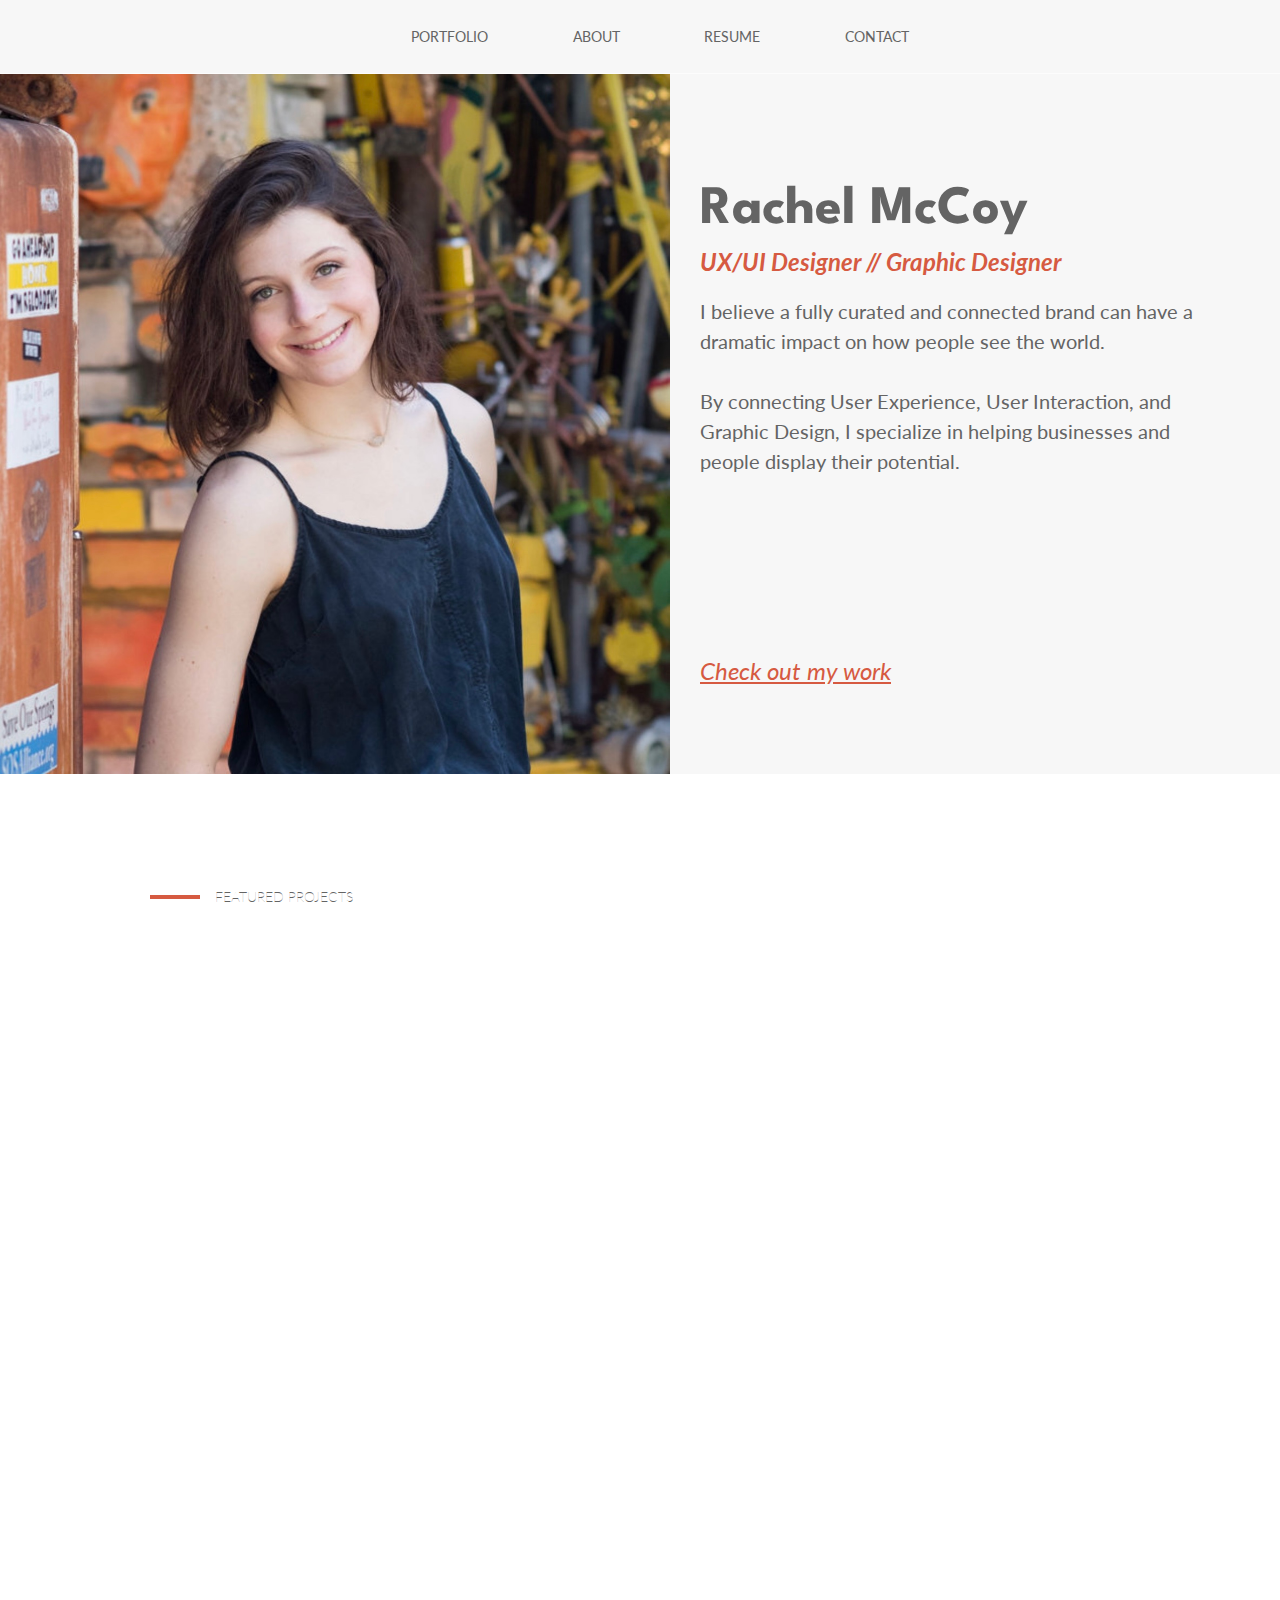
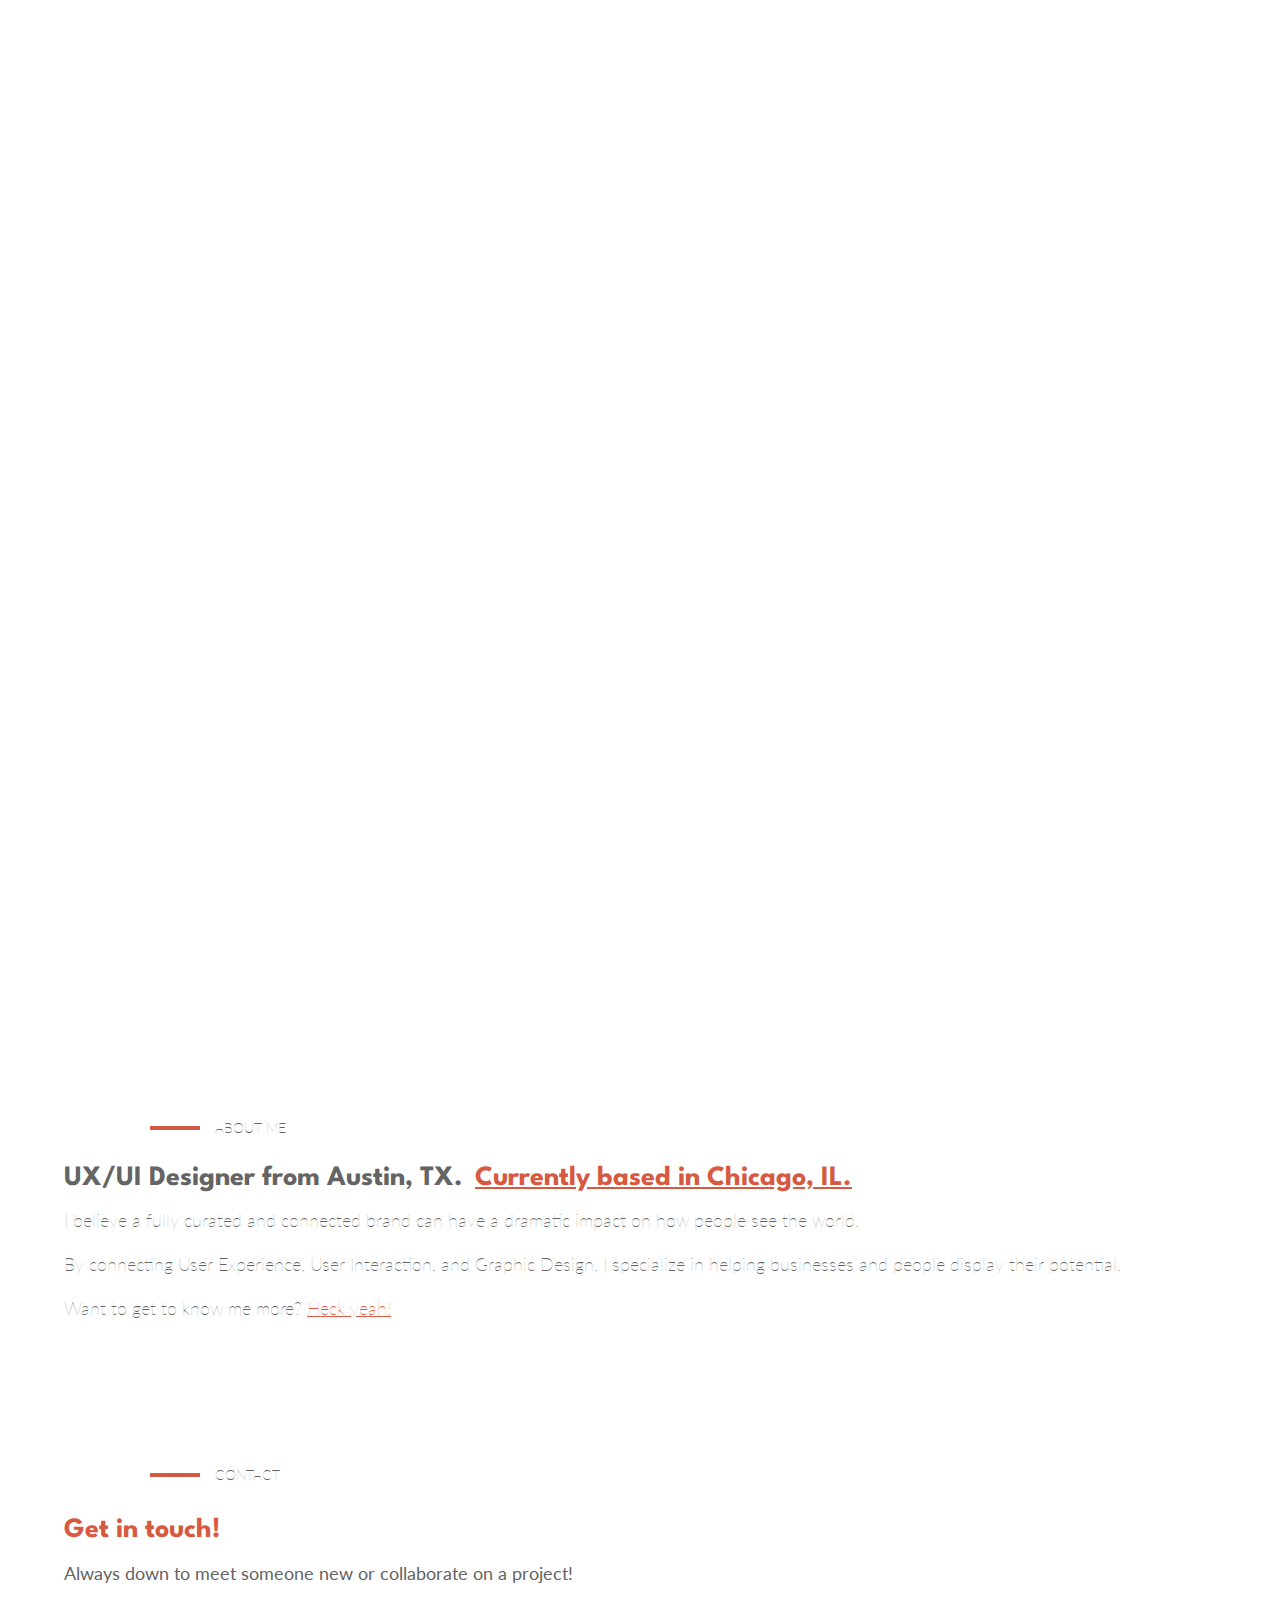
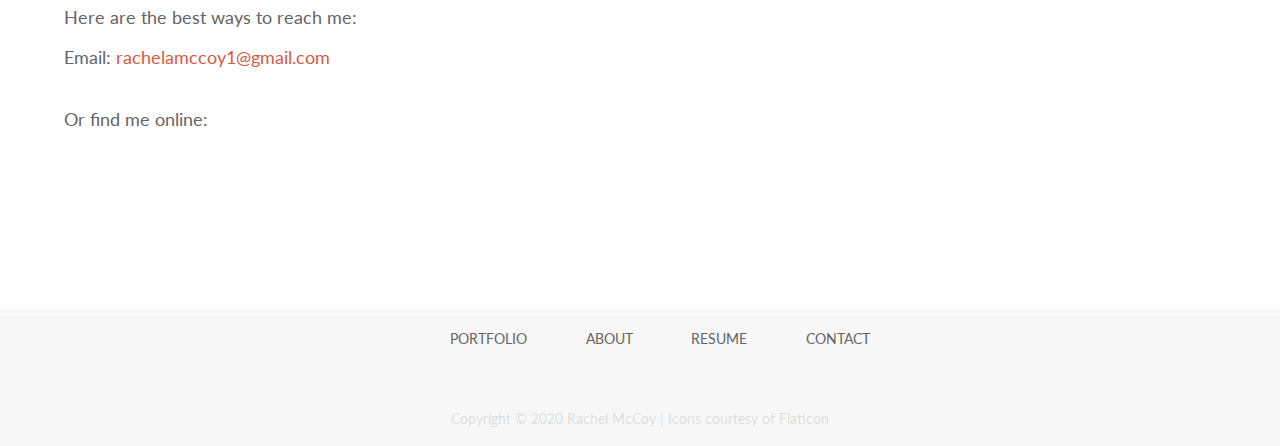
==== index.html @ 3fd53152 "Unit19" ====
<!DOCTYPE html>
<html lang="en">
<head>
    <title>Document</title>
    <link href="css/index.css" rel="stylesheet">
    <script src="https://kit.fontawesome.com/800627b5ff.js" crossorigin="anonymous"></script>
    <link href="https://fonts.googleapis.com/css2?family=Lato&display=swap" rel="stylesheet">
    <link href="https://fonts.googleapis.com/css2?family=Lato:ital,wght@1,700&display=swap" rel="stylesheet">
    <link href="https://fonts.googleapis.com/css2?family=Spartan:wght@900&display=swap" rel="stylesheet">
</head>
<body>
    <header class="mainheader">
        <nav class="nav main-nav">
            <ul>
                <li><a href="index.html">PORTFOLIO</a></li>
                <li><a href="about.html">ABOUT</a></li>
                <li><a href="https://drive.google.com/file/d/1nW-rIj-X1uU26UN8IHFwTU4QHz-MK_Ri/view?usp=sharing" target="_blank">RESUME</a></li>
                <li><a href="#contacts">CONTACT</a></li>
            </ul>
        </nav>
    </header>
    <section class="container">
        <img class="profile-image" src="images/IMG_1263.jpg">
        <div class="content-section">
            <h1 class="title">Rachel McCoy</h1>
            <h2 class="italic-title">UX/UI Designer // Graphic Designer</h2>
            <p class="body-copy">I believe a fully curated and connected brand can have a dramatic impact on how people see the world. <br> <br> By connecting User Experience, User Interaction, and Graphic Design, I specialize in helping businesses and people display their potential.</p>
            <ul class="social-icons">
                <li>
                    <a href="https://www.behance.net/rachelamccoy">
                        <i class="fab fa-behance fa-2x"></i>
                    </a>
                </li>
                <li>
                    <a href="https://www.linkedin.com/in/rachelamccoy/">
                        <i class="fab fa-linkedin-in fa-2x"></i>
                    </a>
                </li>
                <li>
                    <a href="https://dribbble.com/rachelamccoy">
                        <i class="fab fa-dribbble fa-2x"></i>
                    </a>
                </li>
                <li>
                    <a href="https://www.instagram.com/rmsq.uared/">
                        <i class="fab fa-instagram fa-2x"></i>
                    </a>
                </li>
            </ul>
            <a href="#featuredProjects" class="italic-title">Check out my work <i id="arrow" class="fas fa-arrow-right fa-sm"></i></a>
        </div>
    </section>
        <div class="anchorTag" id="featuredProjects">
            <hr>
            <h3 class="projects">FEATURED PROJECTS</h3>
        </div>
    <section class="caseStudy-WeShop reveal">
        <div class="WeShop-left">
            <h1 class="title WeShop">WeShop</h1>
            <h2 class="subtitle">Design Challenge & Product Development</h2>
            <ul>
                <li>
                    <h4 class="pillTag">USER RESEARCH</h4>
                </li>
                <li>
                    <h4 class="pillTag">PRODUCT DESIGN</h4>
                </li>
            </ul>
            <button class="italic-title">View Case Study <i id="arrow2" class="fas fa-arrow-right fa-sm"></i></button>
        </div> 
        <div class="WeShop-right">
            <img class="triangle" src="images/weshop-triangle.png">
            <img class="weshop-image" src="images/WeShopMockup.png">
        </div>       
    </section>
    <section class="caseStudy-NSA reveal">
        <div class="NSA-left">
            <h1 class="title NSA">NSA | CSS</h1>
            <h2 class="subtitle">Government Agency Redesign</h2>
            <ul>
                <li>
                    <h4 class="pillTag">REDESIGN</h4>
                </li>
                <li>
                    <h4 class="pillTag">UX/UI</h4>
                </li>
            </ul>
            <button class="italic-title">View Case Study  <i id="arrow2" class="fas fa-arrow-right fa-sm"></i></button>
        </div> 
        <div class="NSA-right">
            <img class="triangle" src="images/NSA-triangle.png">
            <img class="NSA-image" src="images/MacBook.png">
        </div>       
    </section>
    <section class="caseStudy-Beverado reveal">
        <div class="Beverado-left">
            <h1 class="title Beverado">Beverado</h1>
            <h2 class="subtitle">Group Design Sprint Challenge</h2>
            <ul>
                <li>
                    <h4 class="pillTag">PRODUCT DESIGN</h4>
                </li>
                <li>
                    <h4 class="pillTag">CONCEPT</h4>
                </li>
            </ul>
            <button class="italic-title">View Case Study <i id="arrow2" class="fas fa-arrow-right fa-sm"></i></button>
        </div>  
        <div class="Beverado-right">
            <img class="triangle" src="images/Beverado-triangle.png">
            <img class="Beverado-image" src="images/BeveradoMockup.png">
        </div>      
    </section>
    <div class="anchorTag">
        <hr>
        <h3 class="projects">ABOUT ME</h3>
    </div>
    <section class="aboutMe">
        <div class="content-aboutMe">
            <h1 class="line1">UX/UI Designer from Austin, TX.</h1>
            <h1 class="line2">Currently based in Chicago, IL.</h1>
            <p>I believe a fully curated and connected brand can have a dramatic impact on how people see the world. <br><br> By connecting User Experience, User Interaction, and Graphic Design, I specialize in helping businesses and people display their potential. <br><br> Want to get to know me more? <span style="color: #D65A41; text-decoration: underline;">Heck yeah!</span></p>
        </div>
     </section>
     <div class="anchorTag">
        <hr>
        <h3 class="projects">CONTACT</h3>
    </div>
     <section class="contact" id="contacts">
        <div class="content-contact">
            <h1>Get in touch!</h1>
            <p>Always down to meet someone new or collaborate on a project!<br><br>Here are the best ways to reach me:</p>
            <p>Email: <span style="color: #D65A41;">rachelamccoy1@gmail.com</span></p>
            <p><br>Or find me online:</p>
            <ul class="social-icons">
                <li>
                    <a href="https://www.behance.net/rachelamccoy">
                        <i class="fab fa-behance fa-lg"></i>
                    </a>
                </li>
                <li>
                    <a href="https://www.linkedin.com/in/rachelamccoy/">
                        <i class="fab fa-linkedin-in fa-lg"></i>
                    </a>
                </li>
                <li>
                    <a href="https://dribbble.com/rachelamccoy">
                        <i class="fab fa-dribbble fa-lg"></i>
                    </a>
                </li>
                <li>
                    <a href="https://www.instagram.com/rmsq.uared/">
                        <i class="fab fa-instagram fa-lg"></i>
                    </a>
                </li>
            </ul>
        </div>
     </section>
    <footer class="mainfooter">
        <div class="footer main-foot">
            <ul>
                <li><a href="index.html">PORTFOLIO</a></li>
                <li><a href="about.html">ABOUT</a></li>
                <li><a href="https://drive.google.com/file/d/1nW-rIj-X1uU26UN8IHFwTU4QHz-MK_Ri/view?usp=sharing" target="_blank">RESUME</a></li>
                <li><a href="#contacts">CONTACT</a></li>
            </ul>
            <ul>
                <li>
                    <a href="https://www.behance.net/rachelamccoy">
                        <i class="fab fa-behance fa-lg"></i>
                    </a>
                </li>
                <li>
                    <a href="https://www.linkedin.com/in/rachelamccoy/">
                        <i class="fab fa-linkedin-in fa-lg"></i>
                    </a>
                </li>
                <li>
                    <a href="https://dribbble.com/rachelamccoy">
                        <i class="fab fa-dribbble fa-lg"></i>
                    </a>
                </li>
                <li>
                    <a href="https://www.instagram.com/rmsq.uared/">
                        <i class="fab fa-instagram fa-lg"></i>
                    </a>
                </li>
            </ul>
            <p class="copyright">Copyright &copy; 2020 Rachel McCoy | Icons courtesy of Flaticon</p>
        </div>
    </footer>  
</body>
    <script src="index.js"></script>
</html>
---- css/index.css ----
* {
    box-sizing: border-box;
    color: #646464;
}

/* Navigation */

html, body {
    margin: 0;
    padding: 0;
}

html {
    scroll-behavior: smooth;
}
.nav ul {
    margin: 0;
}

.nav li {
    display: inline;
}

.nav a {
    display: inline-block;
    padding: 2em;
    font-size: 14px;
    font-family: "Lato", sans-serif;
    text-decoration: none;
}

.main-nav {
    text-align: center;
    border-bottom: 1px solid rgba(255, 255, 255, .6);
}

.main-nav li {
    padding: 0 1%;
}
.nav a:hover {
    color: #D65A41;
}

.mainheader {
    background-color: #F7F7F7;
}

/* Hero Section */

.container {
    background-color: #F7F7F7;
}

.content-section {
    max-width: 1200px;
    height: 700px;
    margin: 0 auto;
    padding: 15px 1.5em;
    padding-top: 100px;
    background-color: #F7F7F7;
}

.profile-image {
    float: left;
    height: 700px;
    width: 700px;
    padding-right: 30px;
}
.title {
    font-family: "Spartan", sans-serif;
    font-size: 54px;
    line-height: 1%;
}
.italic-title {
    font-family: "Lato", sans-serif;
    color: #D65A41;
    font-style: italic;
    font-size: 24px;
}

.body-copy {
    font-family: "Lato", sans-serif;
    font-size: 20px;
    line-height: 150%;
}

.content-section li {
    display: inline-block;
    color: #646464;
    padding-right: 3%;
    padding-top: 15px;
    padding-bottom: 125px;
}

.content-section a {
    text-decoration-line: underline;
    background-color: #F7F7F7;
    border: none; 
}

#arrow {
    color: #D65A41;
    padding-left: 8px;
}

button {
    text-decoration-line: underline;
    background-color: #F7F7F7;
    border: none; 
}

button i {
    color: #D65A41;
    padding-left: 8px;
}

/* Anchor */
.anchorTag {
    margin: 0 auto;
    padding-top: 100px;
    padding-left: 150px;
}
hr {
    width: 50px;
    border: 2px solid #D65A41;
    float: left;
    margin-top: 21px;
    margin-right: 15px;
}
.anchorTag h3 {
    font-family: "Lato", sans-serif;
    font-weight: 100;
    color: #646464;
    font-size: 14px;
}

/* Fade */
.reveal {
    position: relative;
    transform: translateY(100px);
    opacity: 0;
    transition: all 1s ease;
}

.reveal.active {
    transform: translateY(0px);
    opacity: 1;
}
/* Weshop Case Study*/

.caseStudy-WeShop {
    max-width: 1200px;
    height: 500px;
    margin: 50px auto;
    background-color:#9D8CB0;
    transition: transform .2s;
    position: relative;
    z-index: 1;
    display: grid;
    grid-template-columns: 1fr 1fr;
    grid-template-areas: "left right";
}

.caseStudy-WeShop:hover {
    transform: scale(1.02);
}

.WeShop-left{
    grid-area: left;
    justify-content: left;
    padding-left: 120px;
    padding-top: 120px;
}
.WeShop-left h1 {
    color: #F5D184;
    font-size: 64px;
}

.WeShop-left h2 {
    color: white;
    font-family: "Lato", sans-serif;
    padding-bottom: 8px;
}

.WeShop-left ul {
    margin-left: -40px;
}
.WeShop-left li {
    background-color: rgba(255, 255, 255, 0.3);
    border: none;
    padding: 0 25px;
    text-align: center;
    text-decoration: none;
    display: inline-block;
    margin-right: 10px;
    cursor: pointer;
    border-radius: 30px;
}

.pillTag {
    color: white;
    font-family: "Lato", sans-serif;
    font-size: 12px;
}

.WeShop-left button {
    color: white;
    background-color: transparent;
    padding-top: 50px;
}

#arrow2 {
    color: white;
    padding-left: 8x;
}
.WeShop-right {
    grid-area: right;
}
.triangle{
    width: auto;
    height: 500px;
    position: relative;
    top: 0;
    right: 0;
    z-index: 2;
    padding-left: 100px;

}
.weshop-image {
    width: auto;
    height: 650px;
    position: absolute;
    top: -80px;
    right: -100px;
    z-index: 3;
}

/* NSA Case Study */
.caseStudy-NSA {
    max-width: 1200px;
    height: 500px;
    margin: 50px auto;
    background-color: #283D51;
    transition: transform .2s;
    position: relative;
    z-index: 1;
    display: grid;
    grid-template-columns: 1fr 1fr;
    grid-template-areas: "left right";
}

.caseStudy-NSA:hover {
    transform: scale(1.02);
}

.NSA-left{
    grid-area: left;
    justify-content: left;
    padding-left: 120px;
    padding-top: 120px;
}

.NSA-left h1 {
    color: #CBBA97;
    font-size: 64px;
}

.NSA-left h2 {
    color: white;
    font-family: "Lato", sans-serif;
    padding-bottom: 8px;
}

.NSA-left li {
    background-color: rgba(255, 255, 255, 0.3);
    border: none;
    padding: 0 25px; 
    text-align: center;
    text-decoration: none;
    display: inline-block;
    margin-right: 10px;
    cursor: pointer;
    border-radius: 30px;
}

.NSA-left ul {
    margin-left: -40px;
}


.pillTag {
    color: white;
    font-family: "Lato", sans-serif;
    font-size: 12px;
}

.NSA-left button {
    color: white;
    background-color: transparent;
    padding-top: 50px;
}


.NSA-right {
    grid-area: right;
}

.triangle{
    width: auto;
    height: 500px;
    position: relative;
    top: 0;
    right: 0;
    z-index: 2;
    padding-left: 100px;

}
.NSA-image {
    width: 800px;
    height: 600px;
    position: absolute;
    top: -60px;
    right: -50px;
    z-index: 3;
}

/* Beverado Case Study */
.caseStudy-Beverado {
    max-width: 1200px;
    height: 500px;
    margin: 50px auto;
    background-color:#24A497;
    transition: transform .2s;
    position: relative;
    z-index: 1;
    display: grid;
    grid-template-columns: 1fr 1fr;
    grid-template-areas: "left right";
}

.caseStudy-Beverado:hover {
    transform: scale(1.02);
}

.Beverado-left {
    grid-area: left;
    justify-content: left;
    padding-left: 120px;
    padding-top: 120px;
}

.Beverado-left h1 {
    color: #EFD1A9;
    font-size: 64px;
}

.Beverado-left h2 {
    color: white;
    font-family: "Lato", sans-serif;
    padding-bottom: 8px;
}

.Beverado-left ul {
    margin-left: -40px;
}

.Beverado-left li {
    background-color: rgba(255, 255, 255, 0.3);
    border: none;
    padding: 0 25px;
    text-align: center;
    text-decoration: none;
    display: inline-block;
    margin-right: 10px;
    cursor: pointer;
    border-radius: 30px;
}

.pillTag {
    color: white;
    font-family: "Lato", sans-serif;
    font-size: 12px;
}

.Beverado-left button {
    color: white;
    background-color: transparent;
    padding-top: 50px;
}

.Beverado-right {
    grid-area: right;
}

.Beverado-image {
    height: 500px;
    width: 100%;
    object-fit: cover;
}

.triangle{
    width: auto;
    height: 500px;
    position: relative;
    top: 0;
    right: 0;
    z-index: 2;
    padding-left: 100px;

}
.Beverado-image {
    width: auto;
    height: 650px;
    position: absolute;
    top: -80px;
    right: -100px;
    z-index: 3;
}
/* About Me */
.aboutMe {
    max-width: 1200px;      
    margin: 0 auto;
    padding: 15px 1.5em;
}

.line1 {
    font-family: "Spartan", sans-serif;
    color: #646464;
    font-size: 28px;
}
.line2 {
    font-family: "Spartan", sans-serif;
    color: #D65A41;
    text-decoration: underline;
    font-size: 28px;
    padding-left: 8px;
}
.aboutMe h1 {
    display: inline;
}
.aboutMe p {
    font-family: "Lato", sans-serif;
    font-size: 18px;
    font-weight: 100;
}
.inline {
    display: inline;
    font-family: "Lato", sans-serif;
    font-size: 18px;
    font-weight: 100;
    color: #D65A41;
    text-decoration: underline;
    background-color: transparent;
}

/* Contact */
.contact {
    max-width: 1200px;      
    margin: 0 auto;
    padding: 1px 1.5em;
}
.contact h1 {
    font-family: "Spartan", sans-serif;
    color: #D65A41;
    font-size: 28px;
}
.contact p {
    font-family: "Lato", sans-serif;
    font-size: 18px;
}
.content-contact ul {
    margin-left: -38px;
}

.content-contact li {
    display: inline-block;
    color: #646464;
    padding-right: 3%;
    padding-left: 0;
    padding-top: 15px;
    padding-bottom: 125px;
}
/* Footer */

.footer ul {
    margin: 0 auto;
}

.footer li {
    display: inline;
}

.footer a {
    display: inline-block;
    padding: 15px;
    font-size: 14px;
    font-family: "Lato", sans-serif;
    text-decoration: none;
}

.main-foot {
    text-align: center;
    border-top: 1px solid rgba(255, 255, 255, .6);
}

.main-foot li {
    padding: 0 1%;
}
.footer a:hover {
    color: #D65A41;
}

.mainfooter {
    background-color: #F7F7F7;
    padding: 5px 0;
}

.copyright{
    color: #64646430;
    font-size: 14px;
    font-family: "Lato", sans-serif;
}

.main-foot i {
    color: #D65A41;
}



@media only screen and (max-width: 600px){
    .caseStudy-WeShop {
        max-width: 300px;
        height: 500px;
        margin: 50px auto;
        background-color:#9D8CB0;
        position: relative;
        z-index: 1;
        display: grid;
        grid-template-columns: 1fr;
        grid-template-rows: 300px 300px;
        grid-template-areas: 
        "right" 
        "left";
    }
    
    .WeShop-left{
        grid-area: left;
        justify-content: left;
        padding-left: 120px;
        padding-top: 120px;
    }
    .WeShop-left h1 {
        color: #F5D184;
        font-size: 64px;
    }
    
    .WeShop-left h2 {
        color: white;
        font-family: "Lato", sans-serif;
        padding-bottom: 8px;
    }
    
    .WeShop-left ul {
        margin-left: -40px;
    }
    .WeShop-left li {
        background-color: rgba(255, 255, 255, 0.3);
        border: none;
        padding: 0 25px;
        text-align: center;
        text-decoration: none;
        display: inline-block;
        margin-right: 10px;
        cursor: pointer;
        border-radius: 30px;
    }
    
    .pillTag {
        color: white;
        font-family: "Lato", sans-serif;
        font-size: 12px;
    }
    
    .WeShop-left button {
        color: white;
        background-color: transparent;
        padding-top: 50px;
    }
    
    #arrow2 {
        color: white;
        padding-left: 8x;
    }
    .WeShop-right {
        grid-area: right;
    }
    .triangle{
        width: auto;
        height: 500px;
        position: relative;
        top: 0;
        right: 0;
        z-index: 2;
        padding-left: 100px;
    
    }
    .weshop-image {
        width: auto;
        height: 650px;
        position: absolute;
        top: -80px;
        right: -100px;
        z-index: 3;
    }
    
    /* NSA Case Study */
    .caseStudy-NSA {
        max-width: 1200px;
        height: 500px;
        margin: 50px auto;
        background-color: #283D51;
        position: relative;
        z-index: 1;
        display: grid;
        grid-template-columns: 1fr 1fr;
        grid-template-areas: "left right";
    }
    
    .NSA-left{
        grid-area: left;
        justify-content: left;
        padding-left: 120px;
        padding-top: 120px;
    }
    
    .NSA-left h1 {
        color: #CBBA97;
        font-size: 64px;
    }
    
    .NSA-left h2 {
        color: white;
        font-family: "Lato", sans-serif;
        padding-bottom: 8px;
    }
    
    .NSA-left li {
        background-color: rgba(255, 255, 255, 0.3);
        border: none;
        padding: 0 25px; 
        text-align: center;
        text-decoration: none;
        display: inline-block;
        margin-right: 10px;
        cursor: pointer;
        border-radius: 30px;
    }
    
    .NSA-left ul {
        margin-left: -40px;
    }
    
    
    .pillTag {
        color: white;
        font-family: "Lato", sans-serif;
        font-size: 12px;
    }
    
    .NSA-left button {
        color: white;
        background-color: transparent;
        padding-top: 50px;
    }
    
    
    .NSA-right {
        grid-area: right;
    }
    
    .triangle{
        width: auto;
        height: 500px;
        position: relative;
        top: 0;
        right: 0;
        z-index: 2;
        padding-left: 100px;
    
    }
    .NSA-image {
        width: 800px;
        height: 600px;
        position: absolute;
        top: -60px;
        right: -50px;
        z-index: 3;
    }
    
    /* Beverado Case Study */
    .caseStudy-Beverado {
        max-width: 1200px;
        height: 500px;
        margin: 50px auto;
        background-color:#24A497;
        position: relative;
        z-index: 1;
        display: grid;
        grid-template-columns: 1fr 1fr;
        grid-template-areas: "left right";
    }
    
    .Beverado-left {
        grid-area: left;
        justify-content: left;
        padding-left: 120px;
        padding-top: 120px;
    }
    
    .Beverado-left h1 {
        color: #EFD1A9;
        font-size: 64px;
    }
    
    .Beverado-left h2 {
        color: white;
        font-family: "Lato", sans-serif;
        padding-bottom: 8px;
    }
    
    .Beverado-left ul {
        margin-left: -40px;
    }
    
    .Beverado-left li {
        background-color: rgba(255, 255, 255, 0.3);
        border: none;
        padding: 0 25px;
        text-align: center;
        text-decoration: none;
        display: inline-block;
        margin-right: 10px;
        cursor: pointer;
        border-radius: 30px;
    }
    
    .pillTag {
        color: white;
        font-family: "Lato", sans-serif;
        font-size: 12px;
    }
    
    .Beverado-left button {
        color: white;
        background-color: transparent;
        padding-top: 50px;
    }
    
    .Beverado-right {
        grid-area: right;
    }
    
    .Beverado-image {
        height: 500px;
        width: 100%;
        object-fit: cover;
    }
    
    .triangle{
        width: auto;
        height: 500px;
        position: relative;
        top: 0;
        right: 0;
        z-index: 2;
        padding-left: 100px;
    
    }
    .Beverado-image {
        width: auto;
        height: 650px;
        position: absolute;
        top: -80px;
        right: -100px;
        z-index: 3;
    } 
}
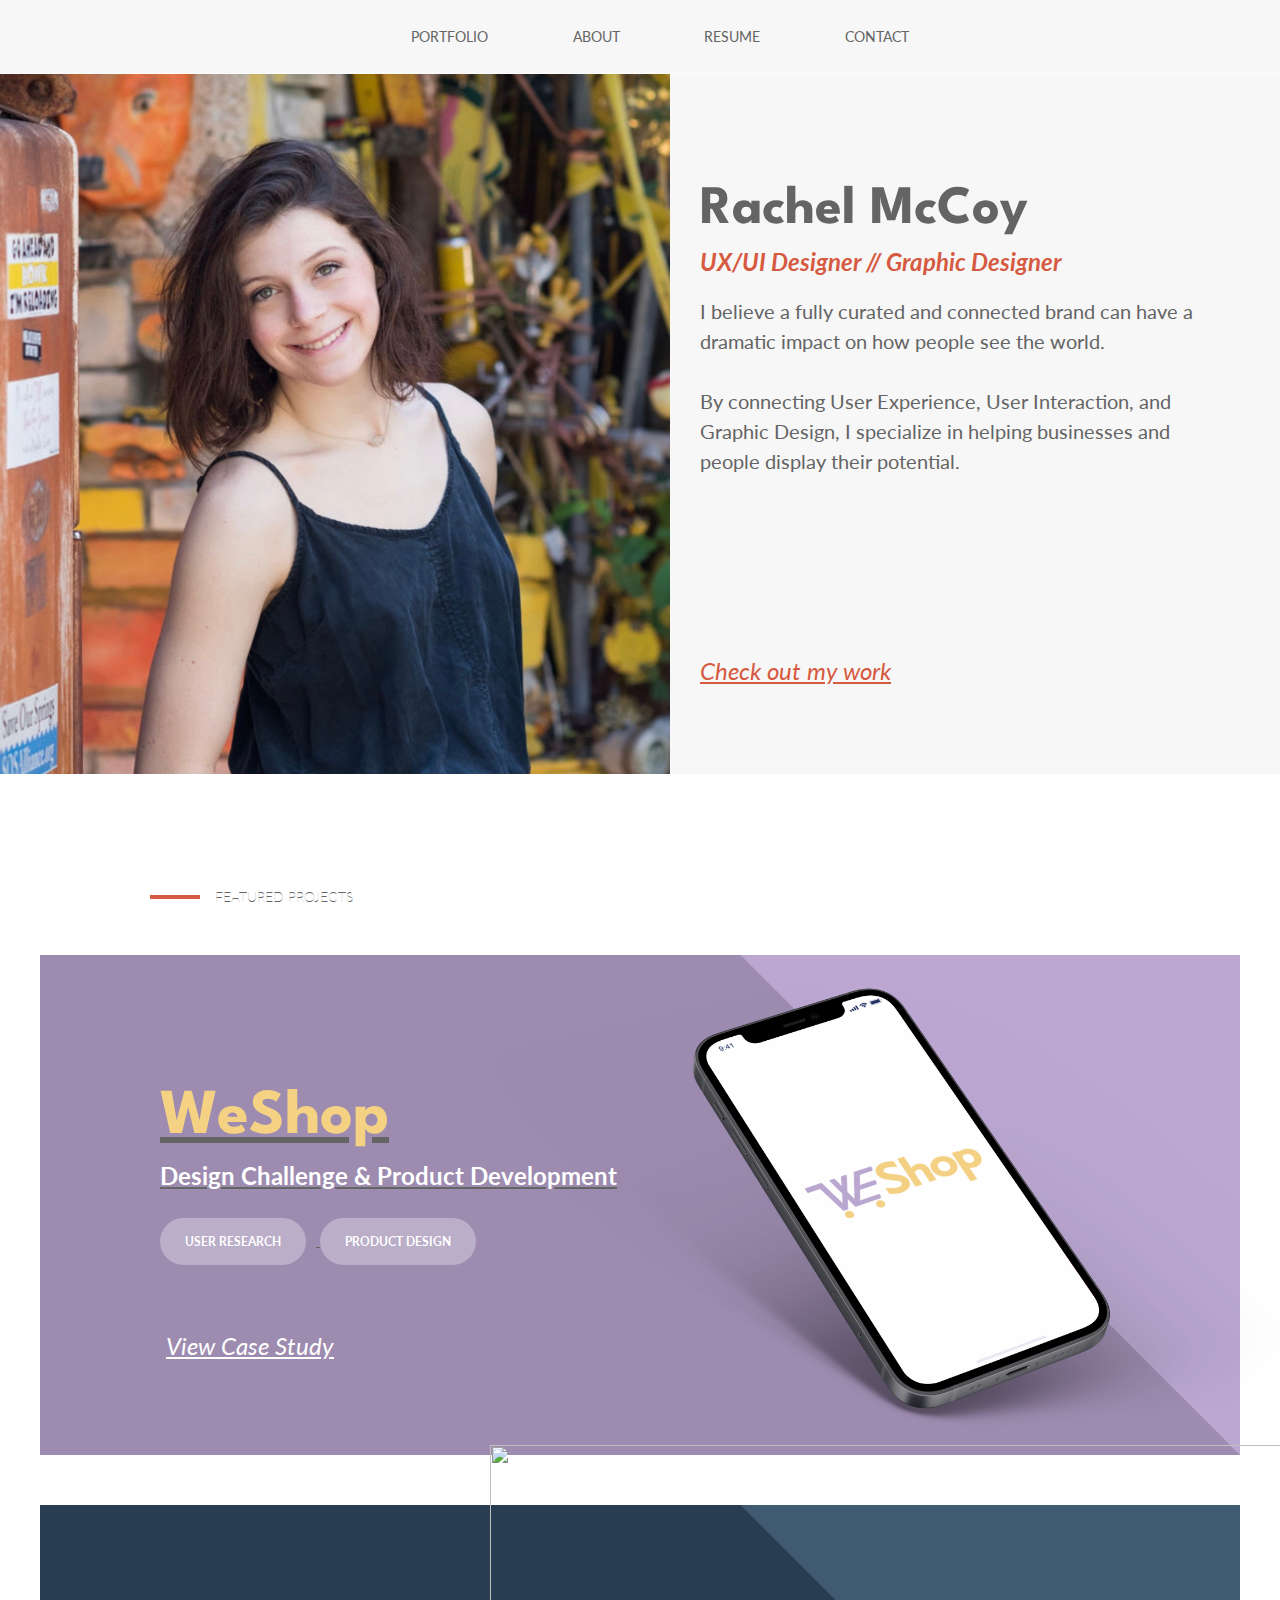
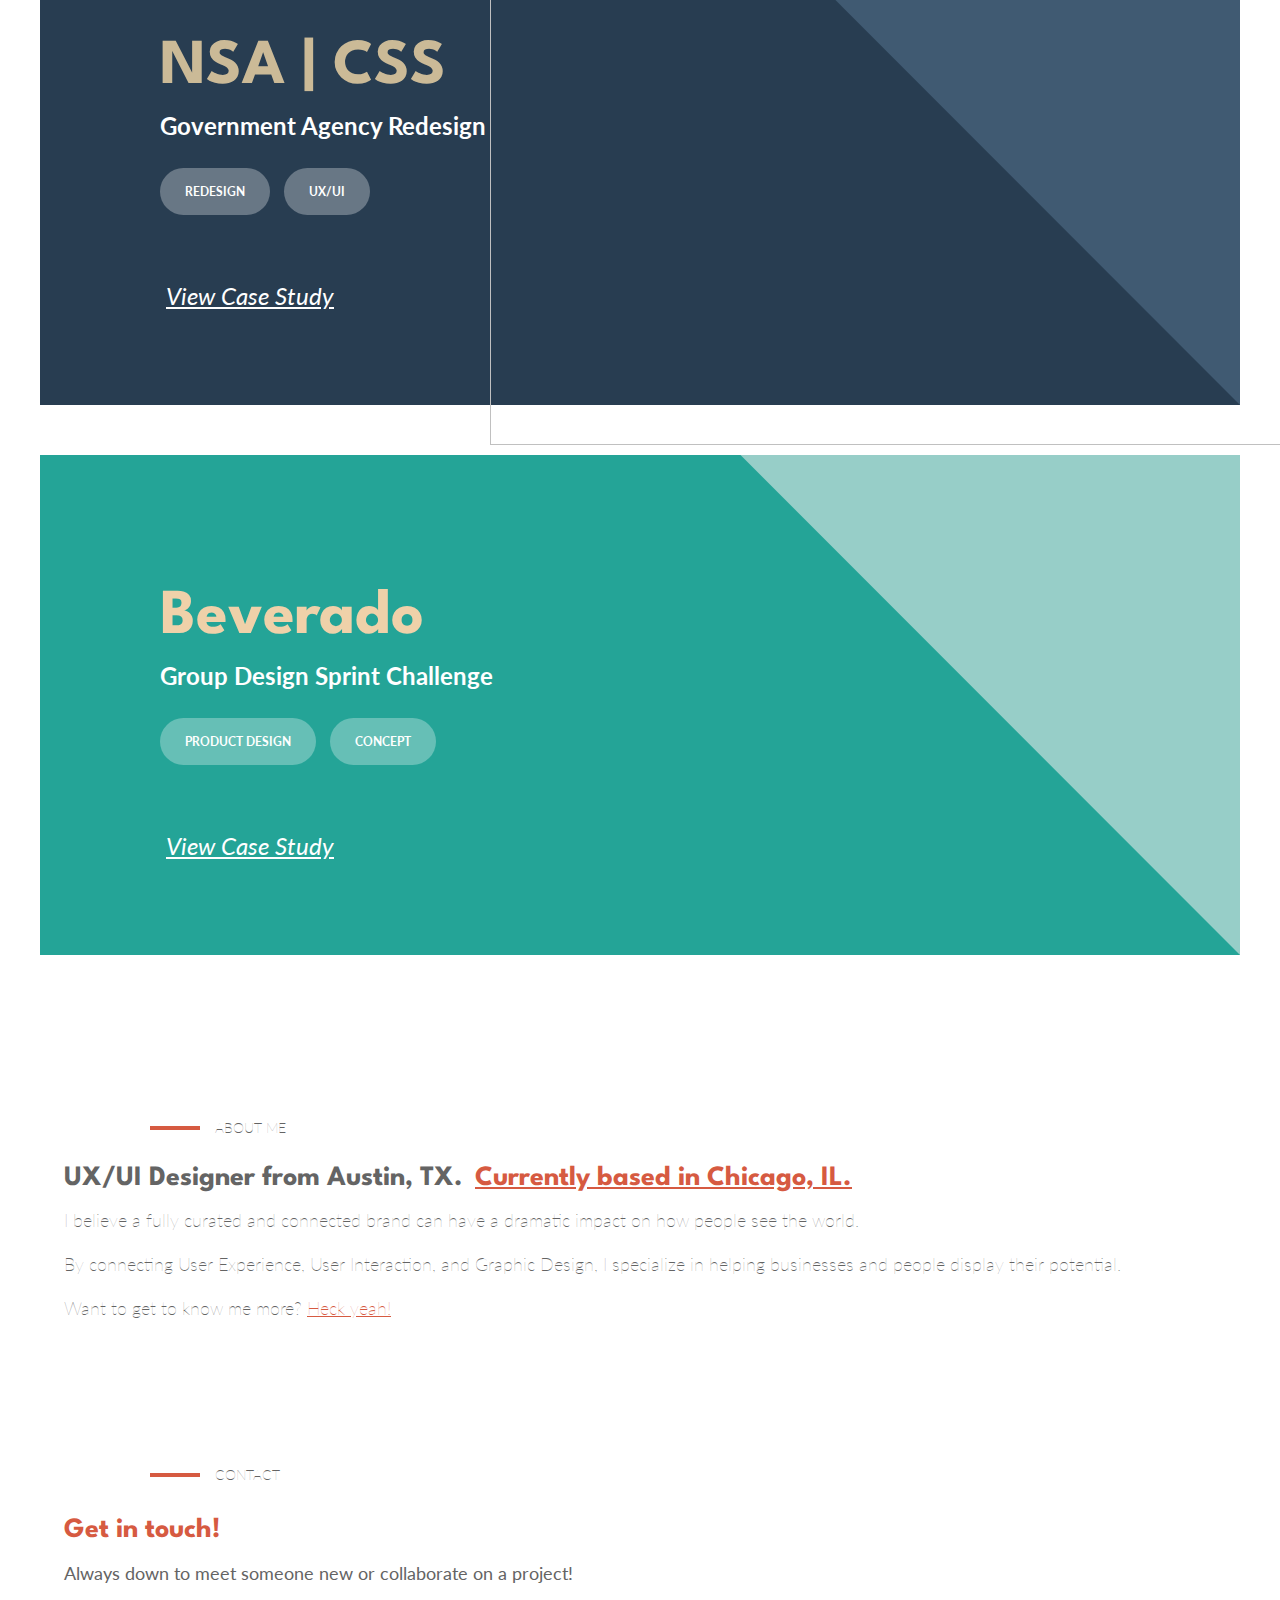
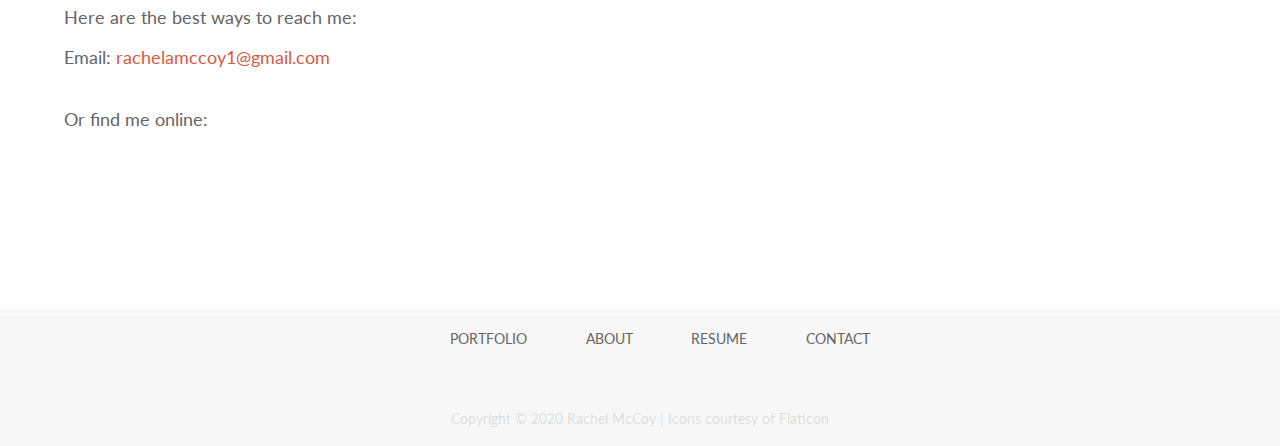
==== commit 94bd072d: "updates" ====
--- a/index.html
+++ b/index.html
@@ -1,7 +1,7 @@
 <!DOCTYPE html>
 <html lang="en">
 <head>
-    <title>Document</title>
+    <title>UX/UI Homework 20</title>
     <link href="css/index.css" rel="stylesheet">
     <script src="https://kit.fontawesome.com/800627b5ff.js" crossorigin="anonymous"></script>
     <link href="https://fonts.googleapis.com/css2?family=Lato&display=swap" rel="stylesheet">
@@ -54,7 +54,7 @@
             <hr>
             <h3 class="projects">FEATURED PROJECTS</h3>
         </div>
-    <section class="caseStudy-WeShop reveal">
+    <a href="weshop.html" class="caseStudy-WeShop">
         <div class="WeShop-left">
             <h1 class="title WeShop">WeShop</h1>
             <h2 class="subtitle">Design Challenge & Product Development</h2>
@@ -72,8 +72,8 @@
             <img class="triangle" src="images/weshop-triangle.png">
             <img class="weshop-image" src="images/WeShopMockup.png">
         </div>       
-    </section>
-    <section class="caseStudy-NSA reveal">
+    </a>
+    <section class="caseStudy-NSA">
         <div class="NSA-left">
             <h1 class="title NSA">NSA | CSS</h1>
             <h2 class="subtitle">Government Agency Redesign</h2>
@@ -92,7 +92,7 @@
             <img class="NSA-image" src="images/MacBook.png">
         </div>       
     </section>
-    <section class="caseStudy-Beverado reveal">
+    <section class="caseStudy-Beverado">
         <div class="Beverado-left">
             <h1 class="title Beverado">Beverado</h1>
             <h2 class="subtitle">Group Design Sprint Challenge</h2>
@@ -122,7 +122,7 @@
             <p>I believe a fully curated and connected brand can have a dramatic impact on how people see the world. <br><br> By connecting User Experience, User Interaction, and Graphic Design, I specialize in helping businesses and people display their potential. <br><br> Want to get to know me more? <span style="color: #D65A41; text-decoration: underline;">Heck yeah!</span></p>
         </div>
      </section>
-     <div class="anchorTag">
+    <div class="anchorTag">
         <hr>
         <h3 class="projects">CONTACT</h3>
     </div>
@@ -190,5 +190,4 @@
         </div>
     </footer>  
 </body>
-    <script src="index.js"></script>
 </html>
--- a/css/index.css
+++ b/css/index.css
@@ -134,18 +134,6 @@
     font-size: 14px;
 }
 
-/* Fade */
-.reveal {
-    position: relative;
-    transform: translateY(100px);
-    opacity: 0;
-    transition: all 1s ease;
-}
-
-.reveal.active {
-    transform: translateY(0px);
-    opacity: 1;
-}
 /* Weshop Case Study*/
 
 .caseStudy-WeShop {
@@ -164,6 +152,9 @@
 .caseStudy-WeShop:hover {
     transform: scale(1.02);
 }
+.caseStudy-WeShop a {
+    text-decoration: none;
+}
 
 .WeShop-left{
     grid-area: left;
@@ -525,263 +516,3 @@
     color: #D65A41;
 }
 
-
-
-@media only screen and (max-width: 600px){
-    .caseStudy-WeShop {
-        max-width: 300px;
-        height: 500px;
-        margin: 50px auto;
-        background-color:#9D8CB0;
-        position: relative;
-        z-index: 1;
-        display: grid;
-        grid-template-columns: 1fr;
-        grid-template-rows: 300px 300px;
-        grid-template-areas: 
-        "right" 
-        "left";
-    }
-    
-    .WeShop-left{
-        grid-area: left;
-        justify-content: left;
-        padding-left: 120px;
-        padding-top: 120px;
-    }
-    .WeShop-left h1 {
-        color: #F5D184;
-        font-size: 64px;
-    }
-    
-    .WeShop-left h2 {
-        color: white;
-        font-family: "Lato", sans-serif;
-        padding-bottom: 8px;
-    }
-    
-    .WeShop-left ul {
-        margin-left: -40px;
-    }
-    .WeShop-left li {
-        background-color: rgba(255, 255, 255, 0.3);
-        border: none;
-        padding: 0 25px;
-        text-align: center;
-        text-decoration: none;
-        display: inline-block;
-        margin-right: 10px;
-        cursor: pointer;
-        border-radius: 30px;
-    }
-    
-    .pillTag {
-        color: white;
-        font-family: "Lato", sans-serif;
-        font-size: 12px;
-    }
-    
-    .WeShop-left button {
-        color: white;
-        background-color: transparent;
-        padding-top: 50px;
-    }
-    
-    #arrow2 {
-        color: white;
-        padding-left: 8x;
-    }
-    .WeShop-right {
-        grid-area: right;
-    }
-    .triangle{
-        width: auto;
-        height: 500px;
-        position: relative;
-        top: 0;
-        right: 0;
-        z-index: 2;
-        padding-left: 100px;
-    
-    }
-    .weshop-image {
-        width: auto;
-        height: 650px;
-        position: absolute;
-        top: -80px;
-        right: -100px;
-        z-index: 3;
-    }
-    
-    /* NSA Case Study */
-    .caseStudy-NSA {
-        max-width: 1200px;
-        height: 500px;
-        margin: 50px auto;
-        background-color: #283D51;
-        position: relative;
-        z-index: 1;
-        display: grid;
-        grid-template-columns: 1fr 1fr;
-        grid-template-areas: "left right";
-    }
-    
-    .NSA-left{
-        grid-area: left;
-        justify-content: left;
-        padding-left: 120px;
-        padding-top: 120px;
-    }
-    
-    .NSA-left h1 {
-        color: #CBBA97;
-        font-size: 64px;
-    }
-    
-    .NSA-left h2 {
-        color: white;
-        font-family: "Lato", sans-serif;
-        padding-bottom: 8px;
-    }
-    
-    .NSA-left li {
-        background-color: rgba(255, 255, 255, 0.3);
-        border: none;
-        padding: 0 25px; 
-        text-align: center;
-        text-decoration: none;
-        display: inline-block;
-        margin-right: 10px;
-        cursor: pointer;
-        border-radius: 30px;
-    }
-    
-    .NSA-left ul {
-        margin-left: -40px;
-    }
-    
-    
-    .pillTag {
-        color: white;
-        font-family: "Lato", sans-serif;
-        font-size: 12px;
-    }
-    
-    .NSA-left button {
-        color: white;
-        background-color: transparent;
-        padding-top: 50px;
-    }
-    
-    
-    .NSA-right {
-        grid-area: right;
-    }
-    
-    .triangle{
-        width: auto;
-        height: 500px;
-        position: relative;
-        top: 0;
-        right: 0;
-        z-index: 2;
-        padding-left: 100px;
-    
-    }
-    .NSA-image {
-        width: 800px;
-        height: 600px;
-        position: absolute;
-        top: -60px;
-        right: -50px;
-        z-index: 3;
-    }
-    
-    /* Beverado Case Study */
-    .caseStudy-Beverado {
-        max-width: 1200px;
-        height: 500px;
-        margin: 50px auto;
-        background-color:#24A497;
-        position: relative;
-        z-index: 1;
-        display: grid;
-        grid-template-columns: 1fr 1fr;
-        grid-template-areas: "left right";
-    }
-    
-    .Beverado-left {
-        grid-area: left;
-        justify-content: left;
-        padding-left: 120px;
-        padding-top: 120px;
-    }
-    
-    .Beverado-left h1 {
-        color: #EFD1A9;
-        font-size: 64px;
-    }
-    
-    .Beverado-left h2 {
-        color: white;
-        font-family: "Lato", sans-serif;
-        padding-bottom: 8px;
-    }
-    
-    .Beverado-left ul {
-        margin-left: -40px;
-    }
-    
-    .Beverado-left li {
-        background-color: rgba(255, 255, 255, 0.3);
-        border: none;
-        padding: 0 25px;
-        text-align: center;
-        text-decoration: none;
-        display: inline-block;
-        margin-right: 10px;
-        cursor: pointer;
-        border-radius: 30px;
-    }
-    
-    .pillTag {
-        color: white;
-        font-family: "Lato", sans-serif;
-        font-size: 12px;
-    }
-    
-    .Beverado-left button {
-        color: white;
-        background-color: transparent;
-        padding-top: 50px;
-    }
-    
-    .Beverado-right {
-        grid-area: right;
-    }
-    
-    .Beverado-image {
-        height: 500px;
-        width: 100%;
-        object-fit: cover;
-    }
-    
-    .triangle{
-        width: auto;
-        height: 500px;
-        position: relative;
-        top: 0;
-        right: 0;
-        z-index: 2;
-        padding-left: 100px;
-    
-    }
-    .Beverado-image {
-        width: auto;
-        height: 650px;
-        position: absolute;
-        top: -80px;
-        right: -100px;
-        z-index: 3;
-    } 
-}